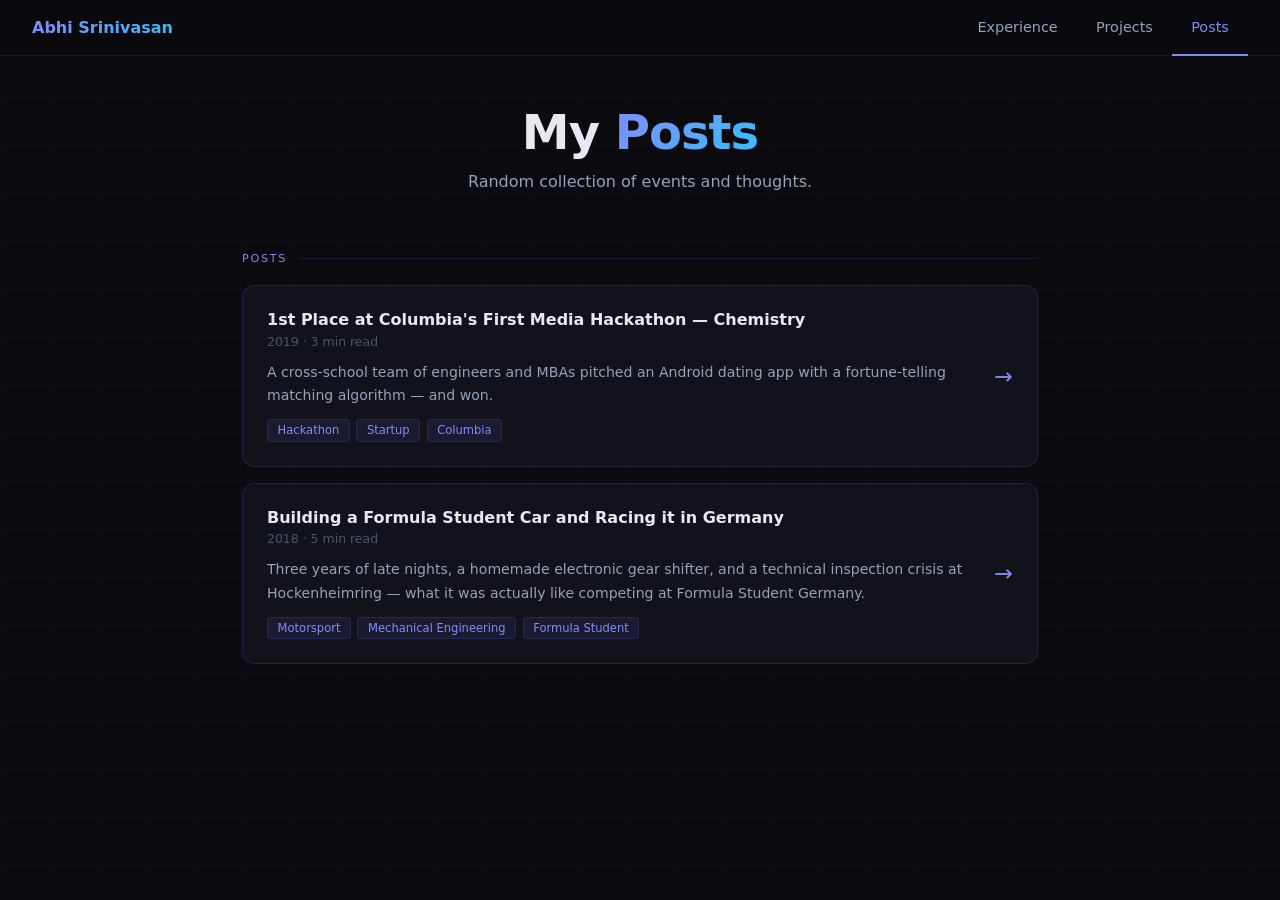
==== blogs.html @ 1be1b12d "Added-POSTS Added-Images" ====
<!DOCTYPE html>
<html lang="en">
<head>
  <meta charset="UTF-8"/>
  <meta name="viewport" content="width=device-width, initial-scale=1.0"/>
  <title>Abhi Srinivasan – Posts</title>
  <link rel="stylesheet" href="style.css"/>
</head>
<body>

<nav>
  <a class="nav-brand" href="index.html">Abhi Srinivasan</a>
  <div class="nav-tabs">
    <a class="tab-btn" href="index.html">Experience</a>
    <a class="tab-btn" href="projects.html">Projects</a>
    <a class="tab-btn active" href="blogs.html">Posts</a>
  </div>
</nav>

<!-- BLOG LIST VIEW -->
<div class="page" id="blog-list">
  <div class="hero">
    <h1>My <span>Posts</span></h1>
    <p>Random collection of events and thoughts.</p>
  </div>

  <section>
    <div class="section-title">Posts</div>

    <!-- =============================================
         TO ADD A NEW BLOG POST:
         1. Copy one blog-card div below
         2. Update the data-id, title, date, summary
         3. Add matching post content in the #blog-post section at the bottom
         ============================================= -->

    <div class="blog-card" onclick="openPost('post-hackathon')">
      <div class="blog-card-inner">
        <div>
          <div class="proj-title">1st Place at Columbia's First Media Hackathon — Chemistry</div>
          <div class="proj-meta">2019 · 3 min read</div>
          <p class="blog-summary">A cross-school team of engineers and MBAs pitched an Android dating app with a fortune-telling matching algorithm — and won.</p>
          <div class="tag-row">
            <span class="tag">Hackathon</span><span class="tag">Startup</span><span class="tag">Columbia</span>
          </div>
        </div>
        <div class="blog-arrow">→</div>
      </div>
    </div>

    <div class="blog-card" onclick="openPost('post-fsg')">
      <div class="blog-card-inner">
        <div>
          <div class="proj-title">Building a Formula Student Car and Racing it in Germany</div>
          <div class="proj-meta">2018 · 5 min read</div>
          <p class="blog-summary">Three years of late nights, a homemade electronic gear shifter, and a technical inspection crisis at Hockenheimring — what it was actually like competing at Formula Student Germany.</p>
          <div class="tag-row">
            <span class="tag">Motorsport</span><span class="tag">Mechanical Engineering</span><span class="tag">Formula Student</span>
          </div>
        </div>
        <div class="blog-arrow">→</div>
      </div>
    </div>

  </section>
</div>

<!-- BLOG POST VIEW (hidden by default) -->
<div class="page" id="blog-post" style="display:none;">
  <button class="back-btn" onclick="closePost()">← Back to Posts</button>

  <article id="post-content"></article>

  <div class="post-nav">
    <button class="post-nav-btn" id="btn-prev" onclick="navigatePost(-1)">← Previous</button>
    <button class="post-nav-btn" id="btn-next" onclick="navigatePost(1)">Next →</button>
  </div>
</div>

<!-- POST CONTENT TEMPLATES -->
<template id="post-hackathon">
  <div class="post-header">
    <div class="role">2019 · 3 min read</div>
    <h1>1st Place at Columbia's First <span>Media Hackathon</span></h1>
    <div class="tag-row" style="justify-content:center;margin-top:1rem;">
      <span class="tag">Hackathon</span><span class="tag">Startup</span><span class="tag">Columbia</span>
    </div>
  </div>
  <div class="post-body">
    <img src="img/columbia_hackathon.jpg" alt="Chemistry team at Columbia Hackathon" style="width:100%;border-radius:12px;margin-bottom:1.5rem;"/>

    <p>Columbia Business School and SEAS co-hosted their first Media Hackathon, bringing together students from across the university to pitch media and tech products in 24 hours. Our team — William Baek, Jamie Kim, and Maxwell Schilling from CBS, and Vigneswari M and I from SEAS — won 1st place in the Media category.</p>

    <h2>The Idea: Chemistry</h2>
    <p>We built <strong>Chemistry</strong> — a dating app aimed at South Asian and East Asian women in their mid-20s to early-30s who are looking for serious relationships, not just casual matches. The core insight was that existing dating apps felt culturally misaligned for this demographic: too casual, lacking privacy controls, and disconnected from community norms around matchmaking.</p>
    <p>Our tagline: <em>Demystifying destiny.</em></p>

    <h2>The Matching Algorithm</h2>
    <p>The differentiator was a fortune-telling-inspired matching algorithm — leaning into the cultural familiarity with astrology and destiny-based compatibility rather than fighting it. The idea was to wrap a data-driven compatibility engine in a narrative that felt familiar and trustworthy to the target user.</p>

    <h2>What We Built Around It</h2>
    <p>Beyond the algorithm hook, we designed the product around three real pain points:</p>
    <ul>
      <li><strong>Safety:</strong> Automatic message scanning to flag and prompt reporting of suspicious behavior, plus a no-show reporting feature for ghost dates.</li>
      <li><strong>Privacy:</strong> Age shown as a range, first-name-only display, and two-way confirmation before direct messaging.</li>
      <li><strong>Trust:</strong> Identity verification through Facebook, first-degree-of-separation filtering, and phone number verification.</li>
    </ul>

    <h2>Market Framing</h2>
    <p>We positioned Chemistry at the intersection of the $36B mystical services market and the $12B online dating market — both growing, and almost entirely untouched by the same product. The go-to-market was tight: a specific, underserved user who was already spending in both categories.</p>

    <h2>Takeaway</h2>
    <p>The cross-school collaboration was the real win. Having CBS teammates who could think through business model, user acquisition, and pitch narrative alongside SEAS engineers who could speak to technical feasibility made the pitch feel complete. It was a good reminder that the best hackathon teams aren't the most homogeneous — they're the most complementary.</p>
  </div>
</template>

<template id="post-fsg">
  <div class="post-header">
    <div class="role">2018 · 5 min read</div>
    <h1>Building a Formula Student Car and <span>Racing it in Germany</span></h1>
    <div class="tag-row" style="justify-content:center;margin-top:1rem;">
      <span class="tag">Motorsport</span><span class="tag">Mechanical Engineering</span><span class="tag">Formula Student</span>
    </div>
  </div>
  <div class="post-body">
    <img src="img/fsg_pegasus.jpeg" alt="Pegasus Racing at Formula Student Germany, Hockenheimring" style="width:100%;border-radius:12px;margin-bottom:1.5rem;"/>

    <p>I joined <strong>Pegasus Racing</strong> — my college's Formula Student team — in July 2015, not really knowing what I was getting into. What followed was over a year of working on a car from 7 to 11 pm almost every day after class, learning more in that workshop than I did in any lecture hall.</p>

    <p>Formula Student is a student engineering competition where teams design, build, and race a small open-wheel car. Every year we'd start from scratch (or close to it), targeting improvements in weight, performance, and reliability over the previous season. About 25 core members would start each year — and by the time competition season rolled around, more than half had dropped out, unable to juggle the hours with their coursework. I stayed.</p>

    <h2>Formula Student Germany at Hockenheimring</h2>
    <p>The season culminated at <strong>Formula Student Germany</strong> — one of the biggest FSG events in the world, held at the Hockenheimring circuit. Getting there was surreal. Competing on a track that hosts professional motorsport, against teams from universities across Europe and beyond, with a car we'd built by hand.</p>

    <p>But before you race, you have to pass Technical Inspection — and TI is brutal. Every system on the car has to meet strict regulations, and the scrutineers know exactly what they're looking for. We hit a wall early: the head restraint had to be repositioned to satisfy the PERCY template (a safety check for driver head protection), which meant the air intake — mounted just behind the driver's head — would have to move too. Repositioning the intake mid-event is a major rework job, and we were already tight on time.</p>

    <p>We spent a couple of hours in the paddock going through alternatives. Could we adjust the seat position? Modify the roll hoop mounting? Shim the restraint? Eventually we found an approach that satisfied the template geometry without touching the intake — a combination of minor adjustments that weren't obvious individually but worked together. The scrutineer signed it off and we made it through.</p>

    <h2>What I Took Away</h2>
    <p>The technical skills — CAD, FEA, fabrication — were valuable, but the bigger lessons were about how engineering actually works under pressure. Designs look clean in Solidworks. They rarely look clean at 10 pm in a paddock with a scrutineer waiting. The ability to look at a problem from a different angle when the obvious solution is off the table is something I didn't fully appreciate until I had to do it for real.</p>

    <p>Three years on a racing team also taught me something about commitment. The attrition wasn't because people weren't capable — it was because the work was relentless and the rewards were slow. Learning to stay engaged through that grind, and to find genuine satisfaction in the process rather than just the result, has been useful in almost everything I've done since.</p>
  </div>
</template>

<script>
  const POST_ORDER = ['post-hackathon', 'post-fsg'];
  let currentPostIndex = -1;

  function openPost(id) {
    const tpl = document.getElementById(id);
    if (!tpl) return;
    currentPostIndex = POST_ORDER.indexOf(id);
    document.getElementById('post-content').innerHTML = tpl.innerHTML;
    document.getElementById('blog-list').style.display = 'none';
    document.getElementById('blog-post').style.display = 'block';
    updateNavButtons();
    window.scrollTo(0, 0);
  }

  function closePost() {
    document.getElementById('blog-post').style.display = 'none';
    document.getElementById('blog-list').style.display = 'block';
    window.scrollTo(0, 0);
  }

  function navigatePost(direction) {
    const next = currentPostIndex + direction;
    if (next >= 0 && next < POST_ORDER.length) openPost(POST_ORDER[next]);
  }

  function updateNavButtons() {
    document.getElementById('btn-prev').style.visibility = currentPostIndex > 0 ? 'visible' : 'hidden';
    document.getElementById('btn-next').style.visibility = currentPostIndex < POST_ORDER.length - 1 ? 'visible' : 'hidden';
  }
</script>

</body>
</html>
---- style.css ----
*{margin:0;padding:0;box-sizing:border-box;}
:root{
  --bg:#0a0a0f;--surface:#12121a;--border:rgba(99,102,241,0.18);
  --accent:#818cf8;--accent2:#38bdf8;--text:#e8e8f0;--muted:#94a3b8;--dim:#475569;
}
body{background:var(--bg);color:var(--text);font-family:'Segoe UI',system-ui,sans-serif;min-height:100vh;}
body::before{
  content:'';position:fixed;inset:0;
  background-image:linear-gradient(rgba(99,102,241,0.05) 1px,transparent 1px),
    linear-gradient(90deg,rgba(99,102,241,0.05) 1px,transparent 1px);
  background-size:48px 48px;pointer-events:none;z-index:0;
}

/* NAV */
nav{position:sticky;top:0;z-index:100;background:rgba(10,10,15,0.85);backdrop-filter:blur(12px);
  border-bottom:1px solid var(--border);display:flex;align-items:center;justify-content:space-between;
  padding:0 2rem;height:56px;}
.nav-brand{font-weight:700;font-size:1rem;text-decoration:none;
  background:linear-gradient(135deg,var(--accent),var(--accent2));
  -webkit-background-clip:text;-webkit-text-fill-color:transparent;background-clip:text;}
.nav-tabs{display:flex;gap:0;}
.tab-btn{background:none;border:none;border-bottom:2px solid transparent;color:var(--muted);
  font-size:0.9rem;padding:0 1.2rem;height:56px;cursor:pointer;text-decoration:none;
  display:flex;align-items:center;transition:all 0.2s;font-family:inherit;}
.tab-btn:hover{color:var(--text);}
.tab-btn.active{color:var(--accent);border-bottom-color:var(--accent);}

/* PAGE */
.page{max-width:860px;margin:0 auto;padding:3rem 2rem;position:relative;z-index:1;}

/* HERO */
.hero{text-align:center;margin-bottom:3.5rem;animation:fadeUp 0.7s ease both;}
.hero h1{font-size:clamp(2rem,5vw,3rem);font-weight:700;letter-spacing:-0.02em;margin-bottom:0.5rem;}
.hero h1 span{background:linear-gradient(135deg,var(--accent),var(--accent2));
  -webkit-background-clip:text;-webkit-text-fill-color:transparent;background-clip:text;}
.hero .role{color:var(--accent);font-size:0.85rem;letter-spacing:0.12em;text-transform:uppercase;margin-bottom:1rem;}
.hero p{color:var(--muted);line-height:1.75;max-width:600px;margin:0 auto 1.5rem;}
.hero-links{display:flex;gap:0.75rem;justify-content:center;flex-wrap:wrap;}
.pill{font-size:0.8rem;padding:0.35rem 0.9rem;border-radius:999px;border:1px solid var(--border);
  color:var(--muted);text-decoration:none;transition:all 0.2s;}
.pill:hover{border-color:var(--accent);color:var(--accent);}

/* SECTION */
section{margin-bottom:3rem;animation:fadeUp 0.6s ease both;}
.section-title{font-size:0.7rem;letter-spacing:0.15em;text-transform:uppercase;color:var(--accent);
  margin-bottom:1.25rem;display:flex;align-items:center;gap:0.75rem;}
.section-title::after{content:'';flex:1;height:1px;background:var(--border);}

/* EXPERIENCE CARD */
.card{background:var(--surface);border:1px solid var(--border);border-radius:12px;
  padding:1.5rem;margin-bottom:1rem;transition:border-color 0.2s;}
.card:hover{border-color:rgba(99,102,241,0.4);}
.card-header{display:flex;justify-content:space-between;align-items:flex-start;flex-wrap:wrap;gap:0.5rem;margin-bottom:0.5rem;}
.card-title{font-size:1rem;font-weight:600;}
.card-sub{font-size:0.85rem;color:var(--accent);margin-bottom:0.25rem;}
.card-date{font-size:0.78rem;color:var(--dim);white-space:nowrap;}
.card-location{font-size:0.78rem;color:var(--dim);}

/* SKILLS */
.skills-grid{display:grid;grid-template-columns:repeat(auto-fit,minmax(180px,1fr));gap:1rem;}
.skill-group h4{font-size:0.75rem;color:var(--accent);letter-spacing:0.08em;text-transform:uppercase;margin-bottom:0.5rem;}
.skill-group p{font-size:0.85rem;color:var(--muted);line-height:1.7;}

/* PROJECT CARD */
.proj-card{background:var(--surface);border:1px solid var(--border);border-radius:12px;
  padding:1.5rem;margin-bottom:1rem;transition:border-color 0.2s;}
.proj-card:hover{border-color:rgba(56,189,248,0.4);}
.proj-card.featured{border-color:rgba(99,102,241,0.35);}
.proj-card.featured:hover{border-color:var(--accent);}
.proj-badge{font-size:0.72rem;color:var(--accent);letter-spacing:0.08em;text-transform:uppercase;margin-bottom:0.5rem;}
.proj-title{font-size:1rem;font-weight:600;margin-bottom:0.3rem;}
.proj-meta{font-size:0.78rem;color:var(--dim);margin-bottom:0.75rem;}
.proj-link{font-size:0.8rem;color:var(--accent2);text-decoration:none;}
.proj-link:hover{text-decoration:underline;}

/* SHARED BULLETS & TAGS */
ul.bullets{list-style:none;padding:0;margin-top:0.75rem;}
ul.bullets li{font-size:0.88rem;color:var(--muted);padding:0.25rem 0 0.25rem 1.1rem;
  position:relative;line-height:1.6;}
ul.bullets li::before{content:'→';position:absolute;left:0;color:var(--accent);font-size:0.75rem;top:0.3rem;}
.tag-row{display:flex;flex-wrap:wrap;gap:0.4rem;margin-top:0.75rem;}
.tag{font-size:0.72rem;padding:0.2rem 0.6rem;border-radius:4px;background:rgba(99,102,241,0.1);
  color:var(--accent);border:1px solid rgba(99,102,241,0.2);}

/* BLOG CARD */
.blog-card{background:var(--surface);border:1px solid var(--border);border-radius:12px;
  padding:1.5rem;margin-bottom:1rem;cursor:pointer;transition:border-color 0.2s,transform 0.15s;}
.blog-card:hover{border-color:rgba(99,102,241,0.5);transform:translateY(-2px);}
.blog-card-inner{display:flex;justify-content:space-between;align-items:center;gap:1rem;}
.blog-summary{font-size:0.88rem;color:var(--muted);line-height:1.65;margin-top:0.5rem;}
.blog-arrow{font-size:1.4rem;color:var(--accent);flex-shrink:0;transition:transform 0.2s;}
.blog-card:hover .blog-arrow{transform:translateX(4px);}

/* BACK BUTTON */
.back-btn{background:none;border:1px solid var(--border);color:var(--muted);
  padding:0.4rem 1rem;border-radius:8px;cursor:pointer;font-size:0.85rem;font-family:inherit;
  margin-bottom:2rem;display:inline-block;transition:all 0.2s;}
.back-btn:hover{border-color:var(--accent);color:var(--accent);}

/* POST PREV / NEXT NAV */
.post-nav{display:flex;justify-content:space-between;margin-top:3rem;padding-top:2rem;
  border-top:1px solid var(--border);}
.post-nav-btn{background:none;border:1px solid var(--border);color:var(--muted);
  padding:0.5rem 1.2rem;border-radius:8px;cursor:pointer;font-size:0.85rem;font-family:inherit;
  transition:all 0.2s;}
.post-nav-btn:hover{border-color:var(--accent);color:var(--accent);}

/* BLOG POST CONTENT */
.post-header{text-align:center;margin-bottom:3rem;}
.post-header .role{color:var(--accent);font-size:0.85rem;letter-spacing:0.12em;
  text-transform:uppercase;margin-bottom:1rem;}
.post-header h1{font-size:clamp(1.8rem,4vw,2.6rem);font-weight:700;letter-spacing:-0.02em;}
.post-header h1 span{background:linear-gradient(135deg,var(--accent),var(--accent2));
  -webkit-background-clip:text;-webkit-text-fill-color:transparent;background-clip:text;}
.post-body{max-width:680px;margin:0 auto;}
.post-body p{color:var(--muted);line-height:1.85;margin-bottom:1.25rem;font-size:0.97rem;}
.post-body h2{font-size:1.2rem;font-weight:600;margin:2rem 0 0.75rem;color:var(--text);}
.post-body pre{background:var(--surface);border:1px solid var(--border);border-radius:8px;
  padding:1rem;overflow-x:auto;margin:1rem 0;}
.post-body code{font-size:0.85rem;color:var(--accent2);font-family:'Courier New',monospace;}

@keyframes fadeUp{from{opacity:0;transform:translateY(16px);}to{opacity:1;transform:translateY(0);}}
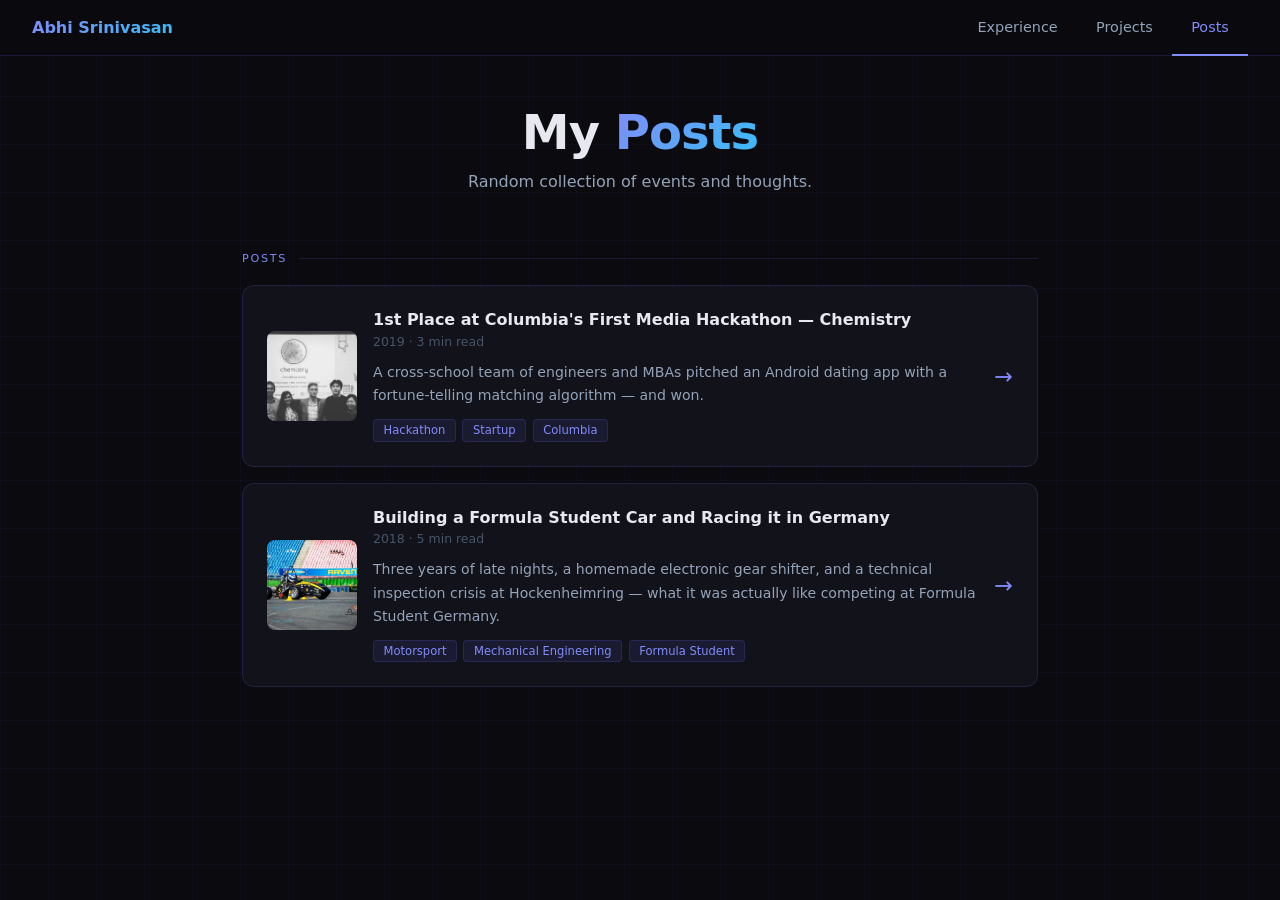
==== commit 15298c75: "Adding-logos" ====
--- a/blogs.html
+++ b/blogs.html
@@ -36,6 +36,7 @@
 
     <div class="blog-card" onclick="openPost('post-hackathon')">
       <div class="blog-card-inner">
+        <img src="img/columbia_hackathon.jpg" alt="" class="blog-thumb"/>
         <div>
           <div class="proj-title">1st Place at Columbia's First Media Hackathon — Chemistry</div>
           <div class="proj-meta">2019 · 3 min read</div>
@@ -50,6 +51,7 @@
 
     <div class="blog-card" onclick="openPost('post-fsg')">
       <div class="blog-card-inner">
+        <img src="img/fsg_pegasus.jpeg" alt="" class="blog-thumb"/>
         <div>
           <div class="proj-title">Building a Formula Student Car and Racing it in Germany</div>
           <div class="proj-meta">2018 · 5 min read</div>
--- a/style.css
+++ b/style.css
@@ -55,7 +55,7 @@
 .card-sub{font-size:0.85rem;color:var(--accent);margin-bottom:0.25rem;}
 .card-date{font-size:0.78rem;color:var(--dim);white-space:nowrap;}
 .card-location{font-size:0.78rem;color:var(--dim);}
-
+.company-logo{width:48px;height:48px;object-fit:fill;border-radius:8px;flex-shrink:0;}
 /* SKILLS */
 .skills-grid{display:grid;grid-template-columns:repeat(auto-fit,minmax(180px,1fr));gap:1rem;}
 .skill-group h4{font-size:0.75rem;color:var(--accent);letter-spacing:0.08em;text-transform:uppercase;margin-bottom:0.5rem;}
@@ -90,6 +90,7 @@
 .blog-summary{font-size:0.88rem;color:var(--muted);line-height:1.65;margin-top:0.5rem;}
 .blog-arrow{font-size:1.4rem;color:var(--accent);flex-shrink:0;transition:transform 0.2s;}
 .blog-card:hover .blog-arrow{transform:translateX(4px);}
+.blog-thumb{width:90px;height:90px;object-fit:cover;border-radius:8px;flex-shrink:0;}
 
 /* BACK BUTTON */
 .back-btn{background:none;border:1px solid var(--border);color:var(--muted);
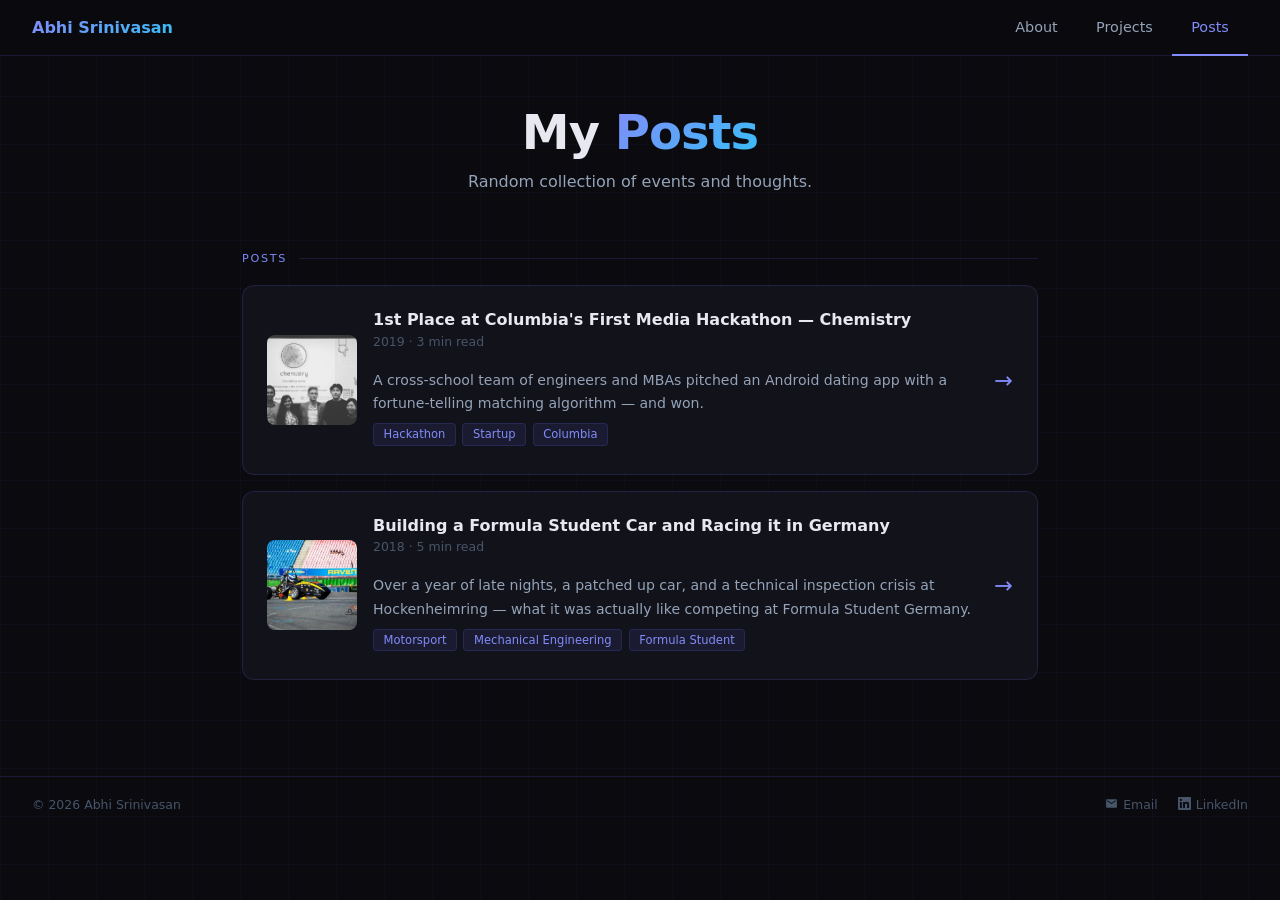
==== commit 07cb578c: "Update About & Fix Post content width" ====
--- a/blogs.html
+++ b/blogs.html
@@ -11,7 +11,7 @@
 <nav>
   <a class="nav-brand" href="index.html">Abhi Srinivasan</a>
   <div class="nav-tabs">
-    <a class="tab-btn" href="index.html">Experience</a>
+    <a class="tab-btn" href="index.html">About</a>
     <a class="tab-btn" href="projects.html">Projects</a>
     <a class="tab-btn active" href="blogs.html">Posts</a>
   </div>
@@ -37,13 +37,13 @@
     <div class="blog-card" onclick="openPost('post-hackathon')">
       <div class="blog-card-inner">
         <img src="img/columbia_hackathon.jpg" alt="" class="blog-thumb"/>
-        <div>
+        <div class="blog-card-heading">
           <div class="proj-title">1st Place at Columbia's First Media Hackathon — Chemistry</div>
           <div class="proj-meta">2019 · 3 min read</div>
-          <p class="blog-summary">A cross-school team of engineers and MBAs pitched an Android dating app with a fortune-telling matching algorithm — and won.</p>
-          <div class="tag-row">
-            <span class="tag">Hackathon</span><span class="tag">Startup</span><span class="tag">Columbia</span>
-          </div>
+        </div>
+        <p class="blog-summary">A cross-school team of engineers and MBAs pitched an Android dating app with a fortune-telling matching algorithm — and won.</p>
+        <div class="tag-row">
+          <span class="tag">Hackathon</span><span class="tag">Startup</span><span class="tag">Columbia</span>
         </div>
         <div class="blog-arrow">→</div>
       </div>
@@ -52,13 +52,13 @@
     <div class="blog-card" onclick="openPost('post-fsg')">
       <div class="blog-card-inner">
         <img src="img/fsg_pegasus.jpeg" alt="" class="blog-thumb"/>
-        <div>
+        <div class="blog-card-heading">
           <div class="proj-title">Building a Formula Student Car and Racing it in Germany</div>
           <div class="proj-meta">2018 · 5 min read</div>
-          <p class="blog-summary">Three years of late nights, a homemade electronic gear shifter, and a technical inspection crisis at Hockenheimring — what it was actually like competing at Formula Student Germany.</p>
-          <div class="tag-row">
-            <span class="tag">Motorsport</span><span class="tag">Mechanical Engineering</span><span class="tag">Formula Student</span>
-          </div>
+        </div>
+        <p class="blog-summary">Over a year of late nights, a patched up car, and a technical inspection crisis at Hockenheimring — what it was actually like competing at Formula Student Germany.</p>
+        <div class="tag-row">
+          <span class="tag">Motorsport</span><span class="tag">Mechanical Engineering</span><span class="tag">Formula Student</span>
         </div>
         <div class="blog-arrow">→</div>
       </div>
@@ -177,5 +177,13 @@
   }
 </script>
 
+<footer>
+  <span class="footer-copy">© 2026 Abhi Srinivasan</span>
+  <div class="footer-links">
+    <a href="mailto:abhinandan96is@gmail.com"><svg xmlns="http://www.w3.org/2000/svg" width="13" height="13" viewBox="0 0 24 24" fill="currentColor" style="vertical-align:-1px;margin-right:5px;"><path d="M20 4H4c-1.1 0-2 .9-2 2v12c0 1.1.9 2 2 2h16c1.1 0 2-.9 2-2V6c0-1.1-.9-2-2-2zm0 4-8 5-8-5V6l8 5 8-5v2z"/></svg>Email</a>
+    <a href="https://www.linkedin.com/in/abhinandan14/" target="_blank"><svg xmlns="http://www.w3.org/2000/svg" width="13" height="13" viewBox="0 0 24 24" fill="currentColor" style="vertical-align:-1px;margin-right:5px;"><path d="M20.447 20.452h-3.554v-5.569c0-1.328-.027-3.037-1.852-3.037-1.853 0-2.136 1.445-2.136 2.939v5.667H9.351V9h3.414v1.561h.046c.477-.9 1.637-1.85 3.37-1.85 3.601 0 4.267 2.37 4.267 5.455v6.286zM5.337 7.433a2.062 2.062 0 0 1-2.063-2.065 2.064 2.064 0 1 1 2.063 2.065zm1.782 13.019H3.555V9h3.564v11.452zM22.225 0H1.771C.792 0 0 .774 0 1.729v20.542C0 23.227.792 24 1.771 24h20.451C23.2 24 24 23.227 24 22.271V1.729C24 .774 23.2 0 22.222 0h.003z"/></svg>LinkedIn</a>
+  </div>
+</footer>
+
 </body>
 </html>
--- a/style.css
+++ b/style.css
@@ -55,7 +55,7 @@
 .card-sub{font-size:0.85rem;color:var(--accent);margin-bottom:0.25rem;}
 .card-date{font-size:0.78rem;color:var(--dim);white-space:nowrap;}
 .card-location{font-size:0.78rem;color:var(--dim);}
-.company-logo{width:48px;height:48px;object-fit:fill;border-radius:8px;flex-shrink:0;}
+.company-logo{display:block;width:48px;height:48px;min-width:48px;max-width:48px;min-height:48px;max-height:48px;object-fit:contain;border-radius:8px;flex-shrink:0;background:var(--surface);}
 /* SKILLS */
 .skills-grid{display:grid;grid-template-columns:repeat(auto-fit,minmax(180px,1fr));gap:1rem;}
 .skill-group h4{font-size:0.75rem;color:var(--accent);letter-spacing:0.08em;text-transform:uppercase;margin-bottom:0.5rem;}
@@ -86,11 +86,16 @@
 .blog-card{background:var(--surface);border:1px solid var(--border);border-radius:12px;
   padding:1.5rem;margin-bottom:1rem;cursor:pointer;transition:border-color 0.2s,transform 0.15s;}
 .blog-card:hover{border-color:rgba(99,102,241,0.5);transform:translateY(-2px);}
-.blog-card-inner{display:flex;justify-content:space-between;align-items:center;gap:1rem;}
+.blog-card-inner{display:grid;grid-template-columns:90px 1fr auto;column-gap:1rem;row-gap:0.25rem;align-items:start;}
+.blog-card-inner .blog-thumb{grid-column:1;grid-row:1/5;align-self:center;}
+.blog-card-heading{grid-column:2;grid-row:1;}
+.blog-card-inner .blog-summary{grid-column:2;grid-row:2;margin-top:0.25rem;}
+.blog-card-inner .tag-row{grid-column:2;grid-row:3;margin-top:0.25rem;}
+.blog-arrow{grid-column:3;grid-row:1/5;align-self:center;}
 .blog-summary{font-size:0.88rem;color:var(--muted);line-height:1.65;margin-top:0.5rem;}
 .blog-arrow{font-size:1.4rem;color:var(--accent);flex-shrink:0;transition:transform 0.2s;}
 .blog-card:hover .blog-arrow{transform:translateX(4px);}
-.blog-thumb{width:90px;height:90px;object-fit:cover;border-radius:8px;flex-shrink:0;}
+.blog-thumb{display:block;width:90px;height:90px;min-width:90px;max-width:90px;object-fit:cover;border-radius:8px;flex-shrink:0;}
 
 /* BACK BUTTON */
 .back-btn{background:none;border:1px solid var(--border);color:var(--muted);
@@ -120,4 +125,21 @@
   padding:1rem;overflow-x:auto;margin:1rem 0;}
 .post-body code{font-size:0.85rem;color:var(--accent2);font-family:'Courier New',monospace;}
 
-@keyframes fadeUp{from{opacity:0;transform:translateY(16px);}to{opacity:1;transform:translateY(0);}}+/* FOOTER */
+footer{border-top:1px solid var(--border);padding:1.25rem 2rem;display:flex;justify-content:space-between;align-items:center;position:relative;z-index:1;}
+.footer-copy{font-size:0.78rem;color:var(--dim);}
+.footer-links{display:flex;gap:1.25rem;}
+.footer-links a{font-size:0.78rem;color:var(--dim);text-decoration:none;transition:color 0.2s;}
+.footer-links a:hover{color:var(--accent);}
+
+@keyframes fadeUp{from{opacity:0;transform:translateY(16px);}to{opacity:1;transform:translateY(0);}}
+
+@media(max-width:600px){
+  .company-logo{width:36px;height:36px;min-width:36px;max-width:36px;min-height:36px;max-height:36px;}
+  .blog-card-inner{grid-template-columns:56px 1fr auto;column-gap:0.75rem;row-gap:0.4rem;}
+  .blog-card-inner .blog-thumb{width:56px;height:56px;min-width:56px;max-width:56px;}
+  .blog-card-heading{grid-column:2;}
+  .blog-card-inner .blog-summary{grid-column:1/3;grid-row:2;}
+  .blog-card-inner .tag-row{grid-column:1/3;grid-row:3;}
+  .blog-arrow{grid-column:3;grid-row:1;align-self:start;}
+}
